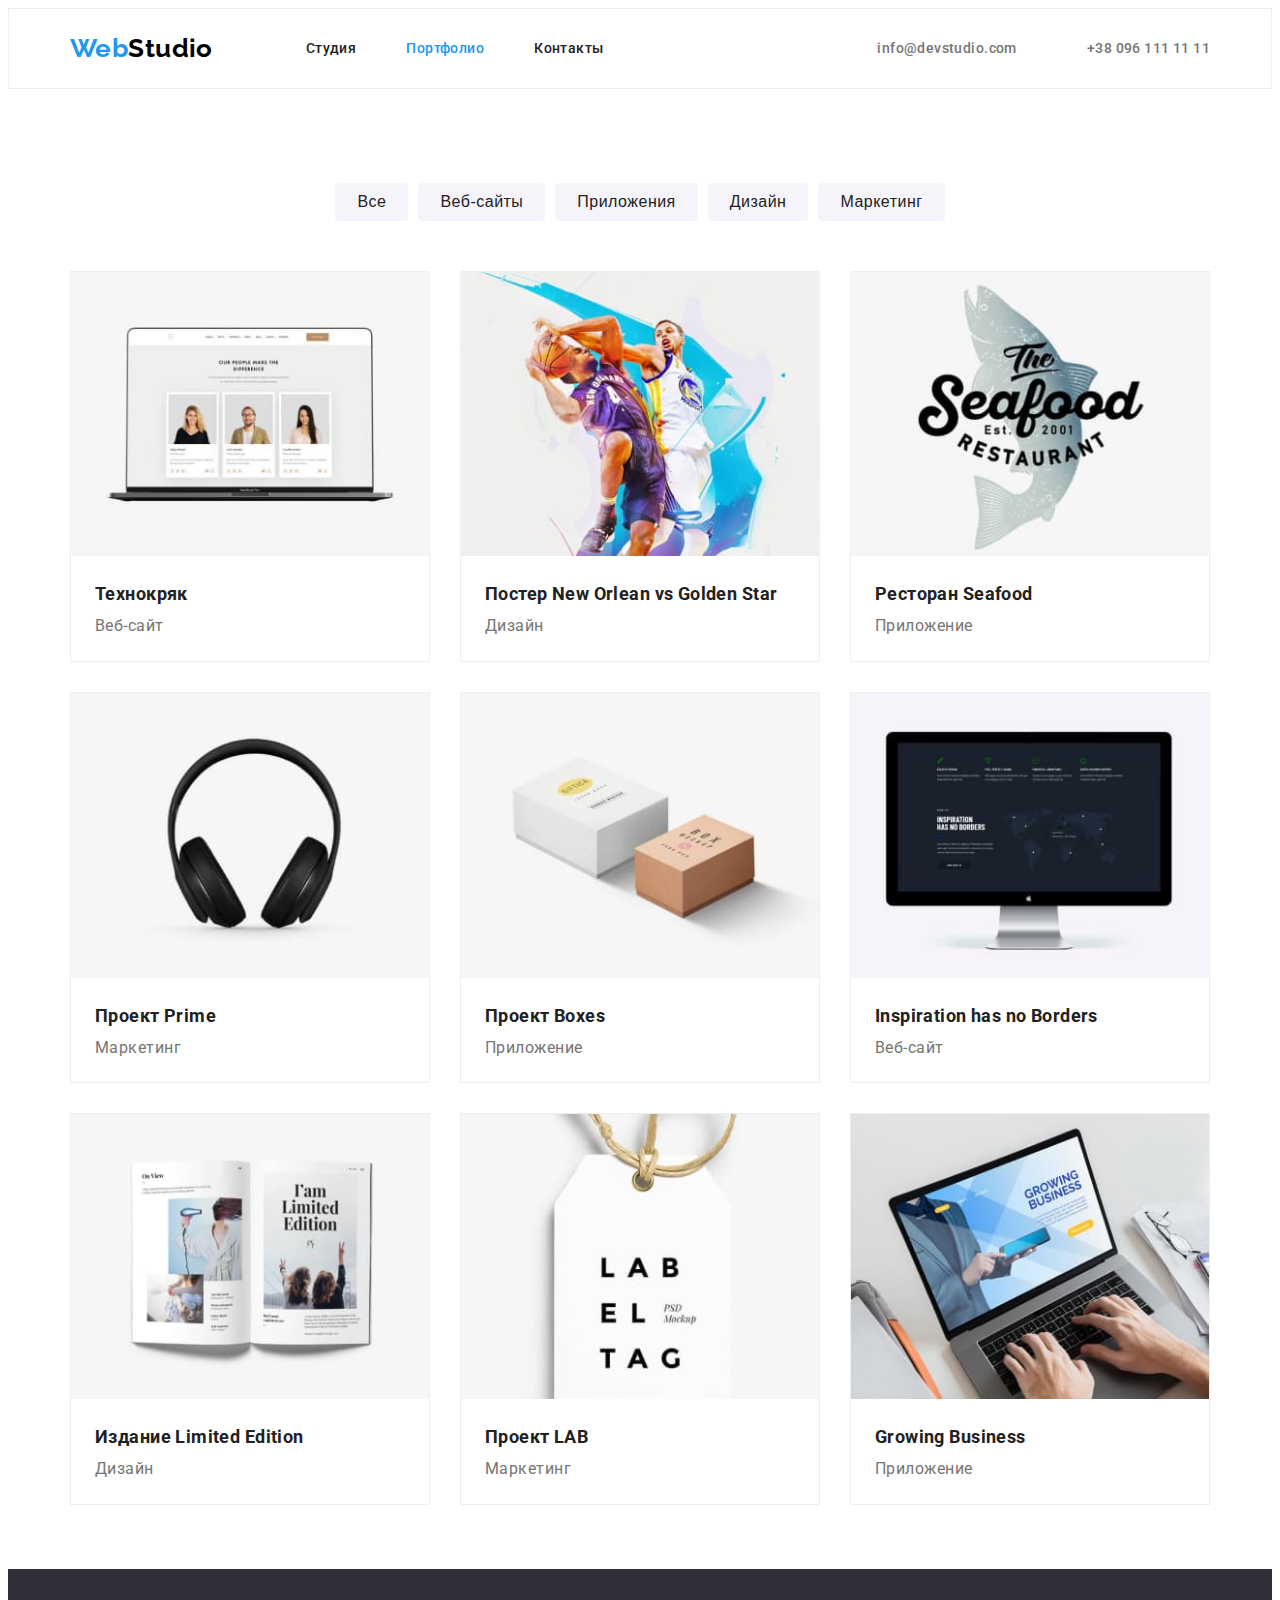
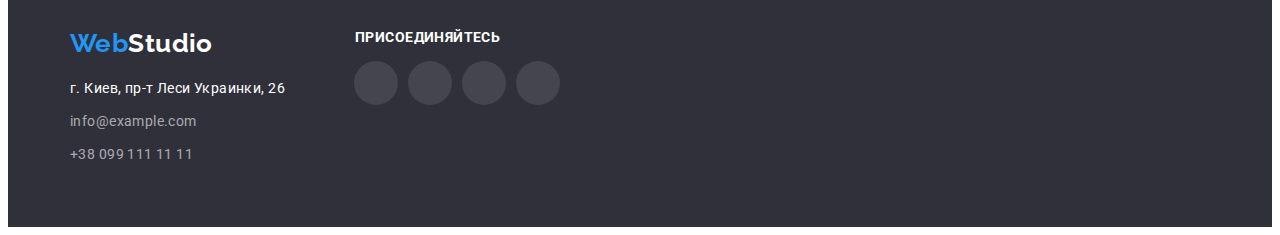
==== portfolio.html @ b6b9231a "add hw 4" ====
<!DOCTYPE html>
<html lang="ru">
  <head>
    <meta charset="UTF-8" />
    <meta http-equiv="X-UA-Compatible" content="IE=edge" />
    <meta name="viewport" content="width=device-width, initial-scale=1.0" />
    <title>HW-4</title>

    <link
      href="https://fonts.googleapis.com/css2?family=Raleway:wght@700&family=Roboto:wght@400;500;700;900&display=swap"
      rel="stylesheet"
    />
    <link
      rel="stylesheet"
      href="https://cdnjs.cloudflare.com/ajax/libs/modern-normalize/1.1.0/modern-normalize.min.css"
      integrity="sha512-wpPYUAdjBVSE4KJnH1VR1HeZfpl1ub8YT/NKx4PuQ5NmX2tKuGu6U/JRp5y+Y8XG2tV+wKQpNHVUX03MfMFn9Q=="
      crossorigin="anonymous"
      referrerpolicy="no-referrer"
    />
    <link rel="stylesheet" href="./css/style.css" />
  </head>

  <body>
    <header class="page-header">
      <div class="container header-container">
        <nav class="main-nav">
          <a href="./index.html" class="logo">
            <span class="logo-decoration">Web</span>Studio</a
          >
          <ul class="site-nav">
            <li class="item">
              <a href="./index.html" class="link"> Студия</a>
            </li>
            <li class="item">
              <a href="./portfolio.html" class="link active">Портфолио</a>
            </li>
            <li class="item"><a href="/" class="link">Контакты</a></li>
          </ul>
        </nav>
        <ul class="contact-nav">
          <li class="contact-nav-item">
            <a href="mailto:info@devstudio.com" class="contact-link">
              <svg class="contact-icon" width="16" height="12">
                <use href="./images/sprite.svg#icon-envelope"></use>
              </svg>
              info@devstudio.com</a
            >
          </li>
          <li class="contact-nav-item">
            <a href="tel:+380961111111" class="contact-link">
              <svg class="contact-icon" width="10" height="16">
                <use href="./images/sprite.svg#icon-smartphone"></use>
              </svg>
              +38 096 111 11 11</a
            >
          </li>
        </ul>
      </div>
    </header>

    <main>
      <section class="section portfolio">
        <div class="container">
          <ul class="filter">
            <li class="item">
              <button type="button" class="filter-btn">Все</button>
            </li>
            <li class="item">
              <button type="button" class="filter-btn">Веб-сайты</button>
            </li>
            <li class="item">
              <button type="button" class="filter-btn">Приложения</button>
            </li>
            <li class="item">
              <button type="button" class="filter-btn">Дизайн</button>
            </li>
            <li class="item">
              <button type="button" class="filter-btn">Маркетинг</button>
            </li>
          </ul>
          <ul class="project">
            <li class="item">
              <img src="./images/project1.jpg" alt="Ноутбук" width="370" />
              <div class="project-content">
                <h2 class="project-title">Технокряк</h2>
                <p class="project-text">Веб-сайт</p>
              </div>
            </li>

            <li class="item">
              <img
                src="./images/project2.jpg"
                alt="Баскетболісти"
                width="370"
              />

              <div class="project-content">
                <h2 class="project-title">Постер New Orlean vs Golden Star</h2>
                <p class="project-text">Дизайн</p>
              </div>
            </li>

            <li class="item">
              <img
                src="./images/project3.jpg"
                alt="Лого ресторану"
                width="370"
              />
              <div class="project-content">
                <h2 class="project-title">Ресторан Seafood</h2>
                <p class="project-text">Приложение</p>
              </div>
            </li>

            <li class="item">
              <img src="./images/project4.jpg" alt="Навушники" width="370" />
              <div class="project-content">
                <h2 class="project-title">Проект Prime</h2>
                <p class="project-text">Маркетинг</p>
              </div>
            </li>

            <li class="item">
              <img src="./images/project5.jpg" alt="Дві коробки" width="370" />
              <div class="project-content">
                <h2 class="project-title">Проект Boxes</h2>
                <p class="project-text">Приложение</p>
              </div>
            </li>

            <li class="item">
              <img src="./images/project6.jpg" alt="Комп'ютер" width="370" />
              <div class="project-content">
                <h2 class="project-title">Inspiration has no Borders</h2>
                <p class="project-text">Веб-сайт</p>
              </div>
            </li>

            <li class="item">
              <img src="./images/project7.jpg" alt="Книга" width="370" />
              <div class="project-content">
                <h2 class="project-title">Издание Limited Edition</h2>
                <p class="project-text">Дизайн</p>
              </div>
            </li>

            <li class="item">
              <img src="./images/project8.jpg" alt="Брілок" width="370" />
              <div class="project-content">
                <h2 class="project-title">Проект LAB</h2>
                <p class="project-text">Маркетинг</p>
              </div>
            </li>

            <li class="item">
              <img
                src="./images/project9.jpg"
                alt="Ноутбук з руками людини"
                width="370"
              />
              <div class="project-content">
                <h2 class="project-title">Growing Business</h2>
                <p class="project-text">Приложение</p>
              </div>
            </li>
          </ul>
        </div>
      </section>
    </main>
    <footer class="footer-page">
      <div class="container footer-page-blocks">
        <div>
          <a href="./index.html" class="logo-white">
            <span class="logo-decoration">Web</span>Studio</a
          >
          <address>
            <p class="address">г. Киев, пр-т Леси Украинки, 26</p>

            <div class="hookup">
              <a href="mailto:info@example.com" class="contact"
                >info@example.com</a
              >

              <a href="tel:380991111111" class="contact">+38 099 111 11 11</a>
            </div>
          </address>
        </div>

        <div class="footer-icons">
          <h3 class="footer-icons-text">присоединяйтесь</h3>
          <ul class="social-list">
            <li class="social-list-item">
              <a href="" class="social-link social-link-footer">
                <svg class="social-icon" width="20" height="20">
                  <use href="./images/sprite.svg#icon-instagram"></use>
                </svg>
              </a>
            </li>
            <li class="social-list-item">
              <a href="" class="social-link social-link-footer"
                ><svg class="social-icon" width="20" height="20">
                  <use href="./images/sprite.svg#icon-twitter"></use>
                </svg>
              </a>
            </li>
            <li class="social-list-item">
              <a href="" class="social-link social-link-footer"
                ><svg class="social-icon" width="20" height="20">
                  <use href="./images/sprite.svg#icon-facebook"></use>
                </svg>
              </a>
            </li>
            <li class="social-list-item">
              <a href="" class="social-link social-link-footer"
                ><svg class="social-icon" width="20" height="20">
                  <use href="./images/sprite.svg#icon-linkedin"></use>
                </svg>
              </a>
            </li>
          </ul>
        </div>
      </div>
    </footer>
  </body>
</html>
---- css/style.css ----
html {
  box-sizing: border-box;
}

*,
::after,
::before {
  box-sizing: inherit;
}

:root {
  --brand-color: #212121;
  --accent-color: #2196f3;
  --main-background-color: #2f303a;
  --text-color: #757575;
  --inverse-color: #ffffff;
  --background-color: #f5f4fa;
}

body {
  font-family: 'Roboto', sans-serif;
  color: var(--brand-color);
  font-style: normal;
  font-weight: normal;
  font-size: 14px;
  line-height: 24px;
  letter-spacing: 0.03em;
}

h1,
h2,
h3,
h4,
h5,
h6,
ul,
p {
  margin: 0;
  padding: 0;
}

ul {
  list-style: none;
}

address {
  font-style: normal;
}

img {
  display: block;
  max-width: 100%;
  height: auto;
}

.container {
  margin: 0 auto;
  width: 1170px;
  padding-left: 15px;
  padding-right: 15px;
}

.section {
  padding-top: 94px;
  padding-bottom: 94px;
}

/* =============HEADER==================== */

.page-header {
  border: 1px solid #ececec;
}

.header-container {
  display: flex;
  align-items: center;
}

.main-nav {
  display: flex;
  align-items: center;
}

.logo {
  color: #000000;
  text-decoration: none;
  font-weight: bold;
  font-size: 26px;
  line-height: 1.1;
  font-family: 'Raleway';
}
.logo-decoration {
  color: var(--accent-color);
}

.site-nav {
  display: flex;
  flex-direction: row;
  margin-left: 93px;
  padding-left: 0;
}

.site-nav .item {
  margin-right: 50px;
}

.site-nav .item:last-child {
  margin-right: 0;
}

.site-nav .link {
  display: block;
  padding-top: 32px;
  padding-bottom: 32px;

  color: var(--brand-color);
  text-decoration: none;
  font-weight: 500;
  font-size: 14px;
  line-height: 1.1;
}

.site-nav .link:hover,
.site-nav .link:focus {
  color: var(--accent-color);
}

.link.active {
  color: var(--accent-color);
}

.contact-nav {
  display: flex;
  margin-left: auto;
}

.contact-link:last-child {
  margin-left: 50px;
}

.contact-link {
  display: flex;
  align-items: center;
  color: var(--text-color);
  text-decoration: none;
  font-weight: 500;
  font-size: 14px;
  line-height: 1.1;
}
.contact-icon {
  fill: #757575;
  margin-right: 10px;
}

.contact-link:hover,
.contact-link:focus {
  color: var(--accent-color);
}

.contact-link:hover .contact-icon,
.contact-link:focus .contact-icon {
  fill: var(--accent-color);
}

/* ===========HERO================= */
.hero {
  text-align: center;
  background-color: var(--main-background-color);
  padding: 200px 0;
  background-image: linear-gradient(
      rgba(47, 48, 58, 0.4),
      rgba(47, 48, 58, 0.4)
    ),
    url(../images/hero.jpg);
  background-repeat: no-repeat;
  background-position: center;
  background-size: 1600px;
}

.hero-title {
  margin-top: 0;
  margin-bottom: 30px;

  color: var(--inverse-color);
  font-weight: 900;
  font-size: 44px;
  line-height: 1.3;
  text-align: center;
  text-transform: uppercase;
  letter-spacing: 0.06em;
}

.hero-button {
  display: inline-block;
  margin: 0;
  padding: 10px 32px;

  color: var(--inverse-color);
  background-color: var(--accent-color);
  border-radius: 4px;
  font-weight: bold;
  font-size: 16px;
  line-height: 1.8;
  letter-spacing: 0.06em;
  cursor: pointer;
  border: none;
}

/* ================features=================== */
.features {
  padding-bottom: 0;
}

.features-list {
  display: flex;
  flex-direction: row;
  justify-content: center;
  margin-top: 0;
  margin-bottom: 0;
  padding-left: 0;
}
.features-list .item {
  width: 270px;
}
.features-list .item + .item {
  margin-left: 30px;
}

.features-title {
  margin-top: 0;

  color: var(--brand-color);
  font-weight: bold;
  font-size: 14px;
  line-height: 1.1;
  letter-spacing: 0.03em;
  text-transform: uppercase;
}

.features-text {
  color: var(--text-color);
  font-size: 14px;
  line-height: 1.7;
  letter-spacing: 0.03em;
}

.features-icon {
  background-color: var(--background-color);
  padding: 25px 100px;
  margin-bottom: 30px;
}
/* ================activity===================== */

.activity-title {
  margin-top: 0;
  margin-bottom: 50px;

  color: var(--brand-color);
  font-weight: bold;
  font-size: 36px;
  line-height: 1.1;
  text-align: center;
  letter-spacing: 0.03em;
}

.activity-list {
  display: flex;
  flex-direction: row;
  justify-content: center;
  margin-top: 0;
  margin-bottom: 0;
  padding-left: 0;
}

.activity-list .item + .item {
  margin-left: 30px;
}

/* ================team==================== */
.team {
  background-color: var(--background-color);
}

.team-title {
  margin-top: 0;
  margin-bottom: 0;

  color: var(--brand-color);
  font-weight: bold;
  font-size: 36px;
  line-height: 1.1;
  text-align: center;
  letter-spacing: 0.03em;
}

.team-list {
  display: flex;
  flex-direction: row;
  justify-content: center;
  margin-top: 50px;
  margin-bottom: 0;
  padding-left: 0;
}
.team-list .item + .item {
  margin-left: 30px;
}

.team-list .item {
  text-align: center;
  width: 270px;
  background-color: var(--inverse-color);
  box-shadow: 0px 1px 3px rgba(0, 0, 0, 0.12), 0px 1px 1px rgba(0, 0, 0, 0.14),
    0px 2px 1px rgba(0, 0, 0, 0.2);
  border-radius: 0px 0px 4px 4px;
}

.team-description {
  padding-left: 30px;
  padding-right: 30px;
  padding-top: 30px;
}
.team-list-title {
  margin-bottom: 10px;

  color: var(--brand-color);
  font-weight: 500;
  font-size: 16px;
  line-height: 1.1;
  letter-spacing: 0.03em;
}

.team-list-text {
  color: var(--text-color);
  font-size: 16px;
  line-height: 1.1;
  letter-spacing: 0.03em;
}

.social-list {
  display: flex;
  justify-content: center;
  margin: 16px 32px 32px 30px;
}
.social-list-item {
  margin-right: 10px;
}

.social-list-item:last-child {
  margin-right: 0;
}

.social-link {
  width: 44px;
  height: 44px;
  background-color: #ffffff;
  border-radius: 50%;
  display: block;
  display: flex;
  align-items: center;
  justify-content: center;
}
.social-icon {
  fill: #afb1b8;
}

.social-link:hover,
.social-link:focus {
  background-color: var(--accent-color);
}

.social-link:hover .social-icon,
.social-link:focus .social-icon {
  fill: #ffffff;
}

/* ==========customers============= */

.customers-title {
  font-weight: bold;
  font-size: 36px;
  line-height: calc(42 / 36);
  text-align: center;
  letter-spacing: 0.03em;

  color: var(--brand-color);
}

.customers-list {
  display: flex;
  justify-content: center;
  align-items: center;
  margin-top: 50px;
  width: 1170px;
}

.customers-item {
  margin-right: 30px;
}

.customers-item:last-child {
  margin-right: 0;
}

.customers-link {
  display: flex;
  align-items: center;
  justify-content: center;
  width: 170px;
  height: 92px;
  border: 1px solid #afb1b8;
  border-radius: 4px;
}

.customers-icon {
  fill: #afb1b8;
}
.customers-link:hover,
.customers-link:focus {
  border-color: var(--accent-color);
}
.customers-link:hover .customers-icon,
.customers-link:focus .customers-icon {
  fill: var(--accent-color);
}

/* ===============footer============================ */

.footer-page {
  padding: 60px 0;

  background-color: var(--main-background-color);
}

.address {
  margin-bottom: 9px;

  color: var(--inverse-color);
  font-weight: normal;
  font-size: 14px;
  line-height: 1.7;
  letter-spacing: 0.03em;
}

.logo-white {
  display: block;
  margin-bottom: 20px;

  color: var(--inverse-color);
  text-decoration: none;
  font-weight: bold;
  font-size: 26px;
  line-height: 1.1;
  font-family: 'Raleway';
}

.hookup {
  display: flex;
  flex-direction: column;
}

.contact {
  margin-bottom: 9px;

  color: rgba(255, 255, 255, 0.6);
  font-size: 14px;
  line-height: 1.7;
  letter-spacing: 0.03em;
  text-decoration: none;
}

.contact:last-child {
  margin-bottom: 0;
}

.contact:hover,
.contact:focus {
  color: var(--accent-color);
}

.footer-icons {
  width: 206px;
  margin-left: 70px;
}
.footer-icons-text {
  font-weight: bold;
  font-size: 14px;
  line-height: calc(16 / 14);
  letter-spacing: 0.03em;
  text-transform: uppercase;

  color: var(--inverse-color);
}
.social-link-footer {
  background-color: rgba(255, 255, 255, 0.1);
}

.footer-page-blocks {
  display: flex;
}
/* ===========PORFOLIO=============== */

.filter {
  display: flex;
  flex-direction: row;
  justify-content: center;
  margin: 0;
  padding-left: 0;
  margin-bottom: 50px;
}
.filter .item + .item {
  margin-left: 10px;
}

.filter-btn {
  padding: 6px 22px;

  color: var(--brand-color);
  font-weight: 500;
  font-size: 16px;
  line-height: 1.6;
  letter-spacing: 0.03em;
  cursor: pointer;
  border-style: none;
  background-color: #f5f4fa;
  border-radius: 4px;
}

.filter-btn:hover,
.filter-btn:focus {
  background-color: var(--accent-color);
  color: var(--inverse-color);
}
.project {
  display: flex;
  flex-wrap: wrap;
  margin-right: -30px;
  margin-bottom: -30px;
}

.project .item {
  flex-basis: calc(100% / 3 - 30px);
  margin-right: 30px;
  margin-bottom: 30px;
  width: 370px;

  border: 1px solid #eeeeee;
}

.project .item:nth-child(3n) {
  margin-right: 0;
}

.project .item:nth-last-child(-n + 3) {
  margin-bottom: 0;
}

.project .item:hover,
.project .item:focus {
  box-shadow: 0px 1px 1px rgba(0, 0, 0, 0.12), 0px 4px 4px rgba(0, 0, 0, 0.06),
    1px 4px 6px rgba(0, 0, 0, 0.16);
}

.project-content {
  padding: 20px 24px;
}

.project-title {
  color: var(--brand-color);
  font-weight: bold;
  font-size: 18px;
  line-height: 2;
  /* letter-spacing: 0.06em; */
}

.project-text {
  color: var(--text-color);
  font-size: 16px;
  line-height: 1.8;
  letter-spacing: 0.03em;
}
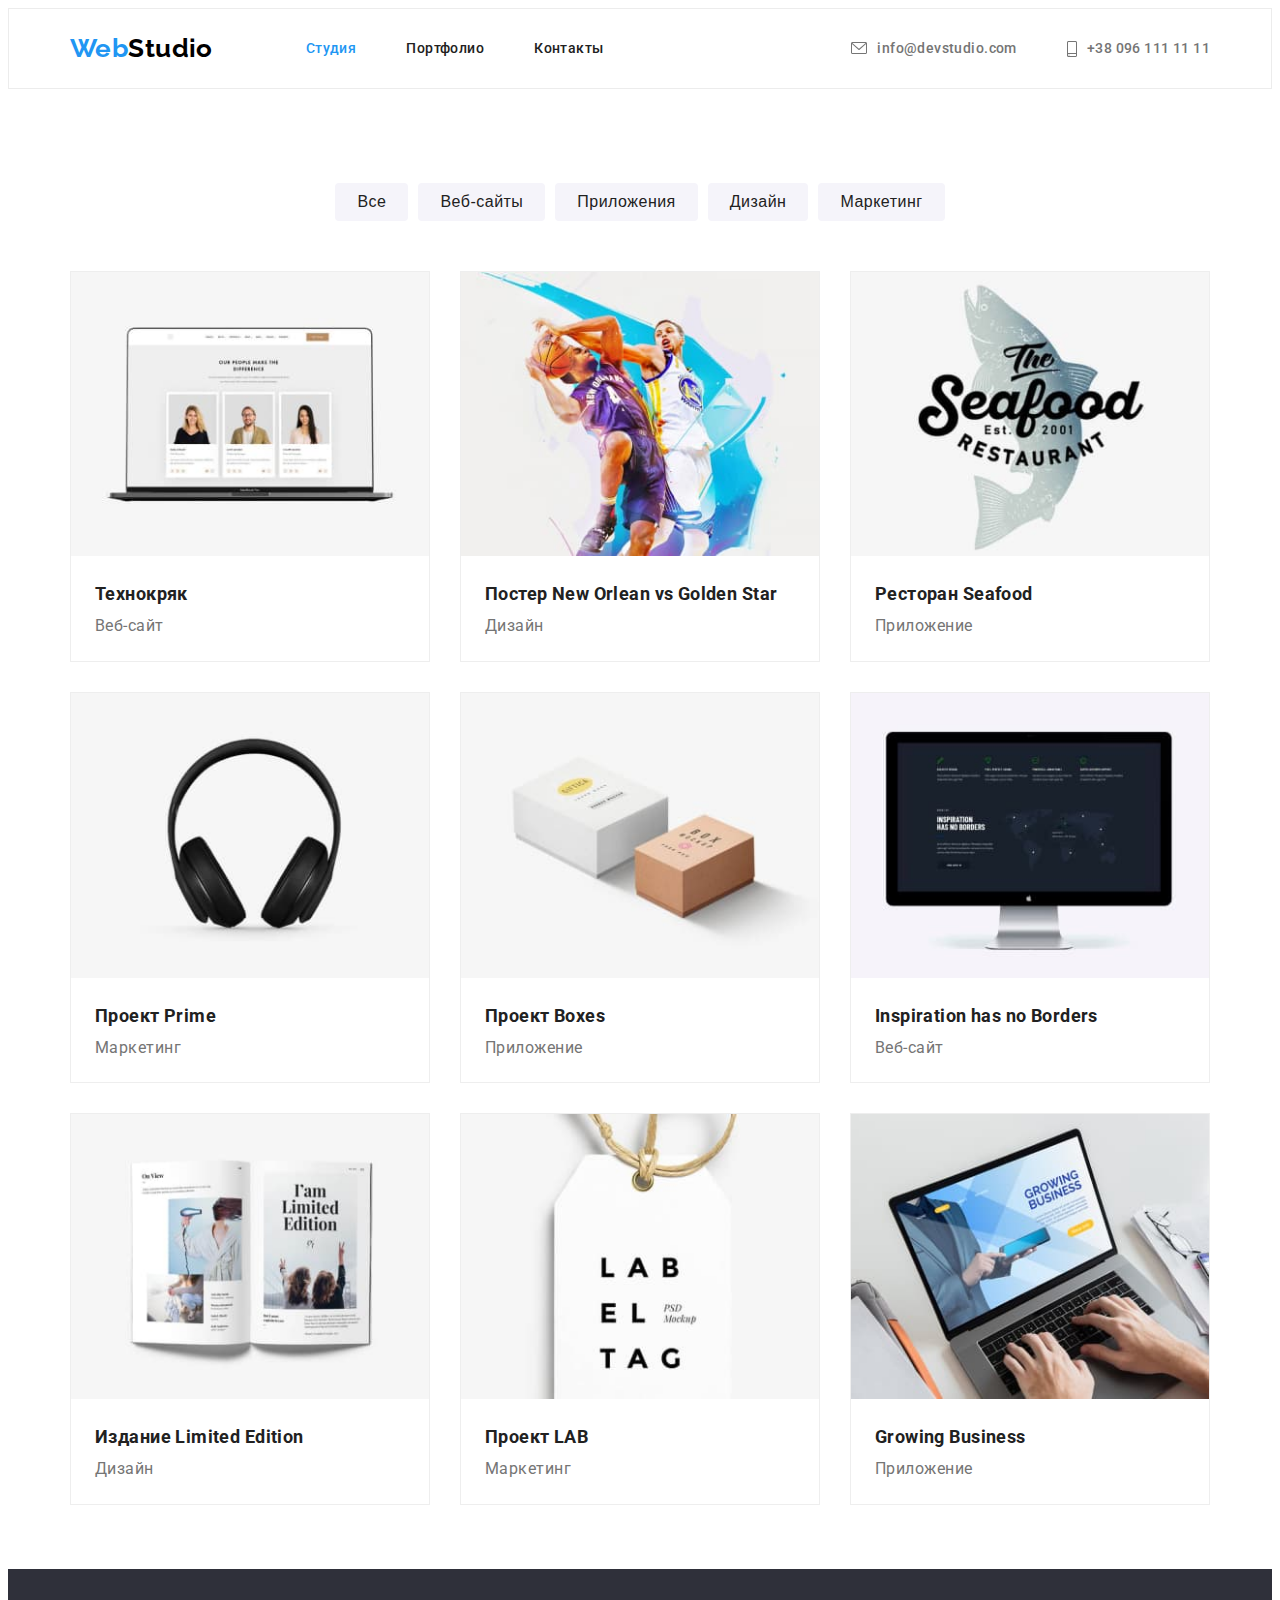
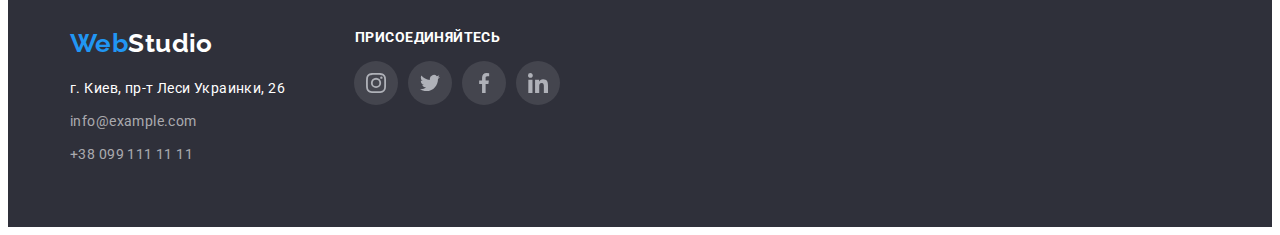
==== commit 2b31ad7a: "Спрайт (правки)" ====
--- a/portfolio.html
+++ b/portfolio.html
@@ -24,15 +24,13 @@
     <header class="page-header">
       <div class="container header-container">
         <nav class="main-nav">
-          <a href="./index.html" class="logo">
-            <span class="logo-decoration">Web</span>Studio</a
-          >
+          <a href="./index.html" class="logo"> <span class="logo-decoration">Web</span>Studio</a>
           <ul class="site-nav">
             <li class="item">
-              <a href="./index.html" class="link"> Студия</a>
-            </li>
-            <li class="item">
-              <a href="./portfolio.html" class="link active">Портфолио</a>
+              <a href="./index.html" class="link active"> Студия</a>
+            </li>
+            <li class="item">
+              <a href="./portfolio.html" class="link">Портфолио</a>
             </li>
             <li class="item"><a href="/" class="link">Контакты</a></li>
           </ul>
@@ -41,7 +39,7 @@
           <li class="contact-nav-item">
             <a href="mailto:info@devstudio.com" class="contact-link">
               <svg class="contact-icon" width="16" height="12">
-                <use href="./images/sprite.svg#icon-envelope"></use>
+                <use href="./images/icons.svg#icon-envelope"></use>
               </svg>
               info@devstudio.com</a
             >
@@ -49,7 +47,7 @@
           <li class="contact-nav-item">
             <a href="tel:+380961111111" class="contact-link">
               <svg class="contact-icon" width="10" height="16">
-                <use href="./images/sprite.svg#icon-smartphone"></use>
+                <use href="./images/icons.svg#icon-smartphone"></use>
               </svg>
               +38 096 111 11 11</a
             >
@@ -88,11 +86,7 @@
             </li>
 
             <li class="item">
-              <img
-                src="./images/project2.jpg"
-                alt="Баскетболісти"
-                width="370"
-              />
+              <img src="./images/project2.jpg" alt="Баскетболісти" width="370" />
 
               <div class="project-content">
                 <h2 class="project-title">Постер New Orlean vs Golden Star</h2>
@@ -101,11 +95,7 @@
             </li>
 
             <li class="item">
-              <img
-                src="./images/project3.jpg"
-                alt="Лого ресторану"
-                width="370"
-              />
+              <img src="./images/project3.jpg" alt="Лого ресторану" width="370" />
               <div class="project-content">
                 <h2 class="project-title">Ресторан Seafood</h2>
                 <p class="project-text">Приложение</p>
@@ -153,11 +143,7 @@
             </li>
 
             <li class="item">
-              <img
-                src="./images/project9.jpg"
-                alt="Ноутбук з руками людини"
-                width="370"
-              />
+              <img src="./images/project9.jpg" alt="Ноутбук з руками людини" width="370" />
               <div class="project-content">
                 <h2 class="project-title">Growing Business</h2>
                 <p class="project-text">Приложение</p>
@@ -177,9 +163,7 @@
             <p class="address">г. Киев, пр-т Леси Украинки, 26</p>
 
             <div class="hookup">
-              <a href="mailto:info@example.com" class="contact"
-                >info@example.com</a
-              >
+              <a href="mailto:info@example.com" class="contact">info@example.com</a>
 
               <a href="tel:380991111111" class="contact">+38 099 111 11 11</a>
             </div>
@@ -190,30 +174,30 @@
           <h3 class="footer-icons-text">присоединяйтесь</h3>
           <ul class="social-list">
             <li class="social-list-item">
-              <a href="" class="social-link social-link-footer">
-                <svg class="social-icon" width="20" height="20">
-                  <use href="./images/sprite.svg#icon-instagram"></use>
-                </svg>
-              </a>
-            </li>
-            <li class="social-list-item">
-              <a href="" class="social-link social-link-footer"
-                ><svg class="social-icon" width="20" height="20">
-                  <use href="./images/sprite.svg#icon-twitter"></use>
-                </svg>
-              </a>
-            </li>
-            <li class="social-list-item">
-              <a href="" class="social-link social-link-footer"
-                ><svg class="social-icon" width="20" height="20">
-                  <use href="./images/sprite.svg#icon-facebook"></use>
-                </svg>
-              </a>
-            </li>
-            <li class="social-list-item">
-              <a href="" class="social-link social-link-footer"
-                ><svg class="social-icon" width="20" height="20">
-                  <use href="./images/sprite.svg#icon-linkedin"></use>
+              <a href="" class="social-link social-link-footer"
+                ><svg class="social-icon" width="20" height="20">
+                  <use href="./images/icons.svg#icon-instagram"></use>
+                </svg>
+              </a>
+            </li>
+            <li class="social-list-item">
+              <a href="" class="social-link social-link-footer"
+                ><svg class="social-icon" width="20" height="20">
+                  <use href="./images/icons.svg#icon-twitter"></use>
+                </svg>
+              </a>
+            </li>
+            <li class="social-list-item">
+              <a href="" class="social-link social-link-footer"
+                ><svg class="social-icon" width="20" height="20">
+                  <use href="./images/icons.svg#icon-facebook"></use>
+                </svg>
+              </a>
+            </li>
+            <li class="social-list-item">
+              <a href="" class="social-link social-link-footer"
+                ><svg class="social-icon" width="20" height="20">
+                  <use href="./images/icons.svg#icon-linkedin"></use>
                 </svg>
               </a>
             </li>
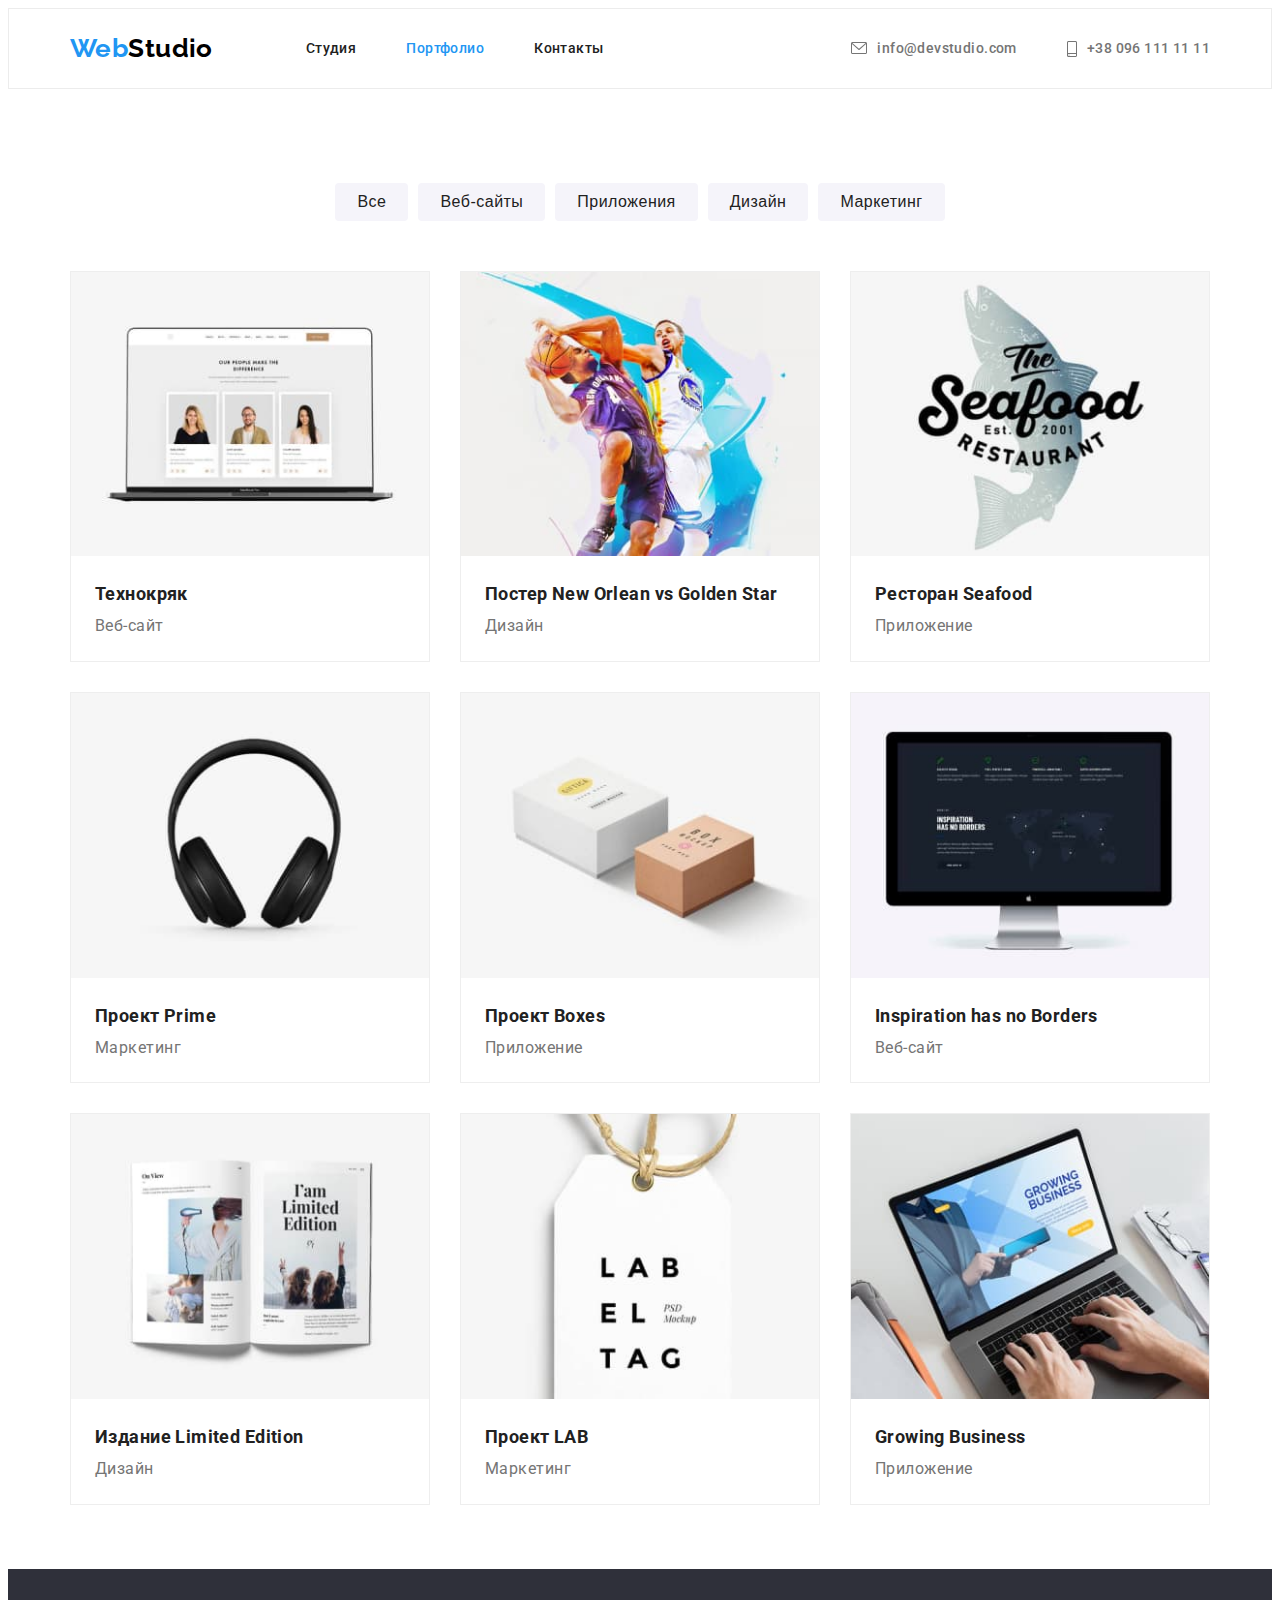
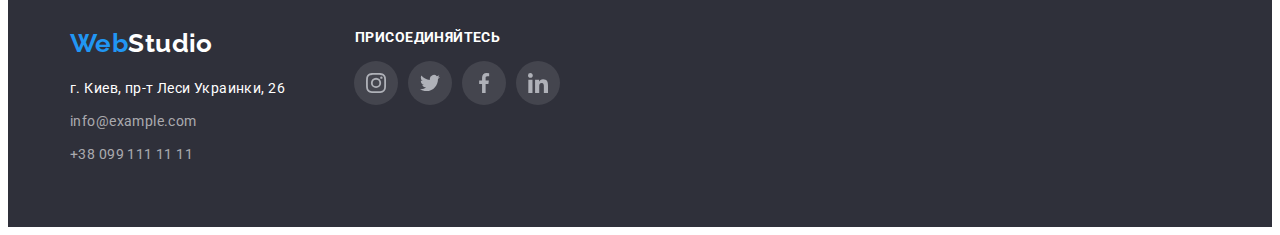
==== commit bc9dc8c7: "Правки" ====
--- a/portfolio.html
+++ b/portfolio.html
@@ -27,10 +27,10 @@
           <a href="./index.html" class="logo"> <span class="logo-decoration">Web</span>Studio</a>
           <ul class="site-nav">
             <li class="item">
-              <a href="./index.html" class="link active"> Студия</a>
-            </li>
-            <li class="item">
-              <a href="./portfolio.html" class="link">Портфолио</a>
+              <a href="./index.html" class="link"> Студия</a>
+            </li>
+            <li class="item">
+              <a href="./portfolio.html" class="link active">Портфолио</a>
             </li>
             <li class="item"><a href="/" class="link">Контакты</a></li>
           </ul>
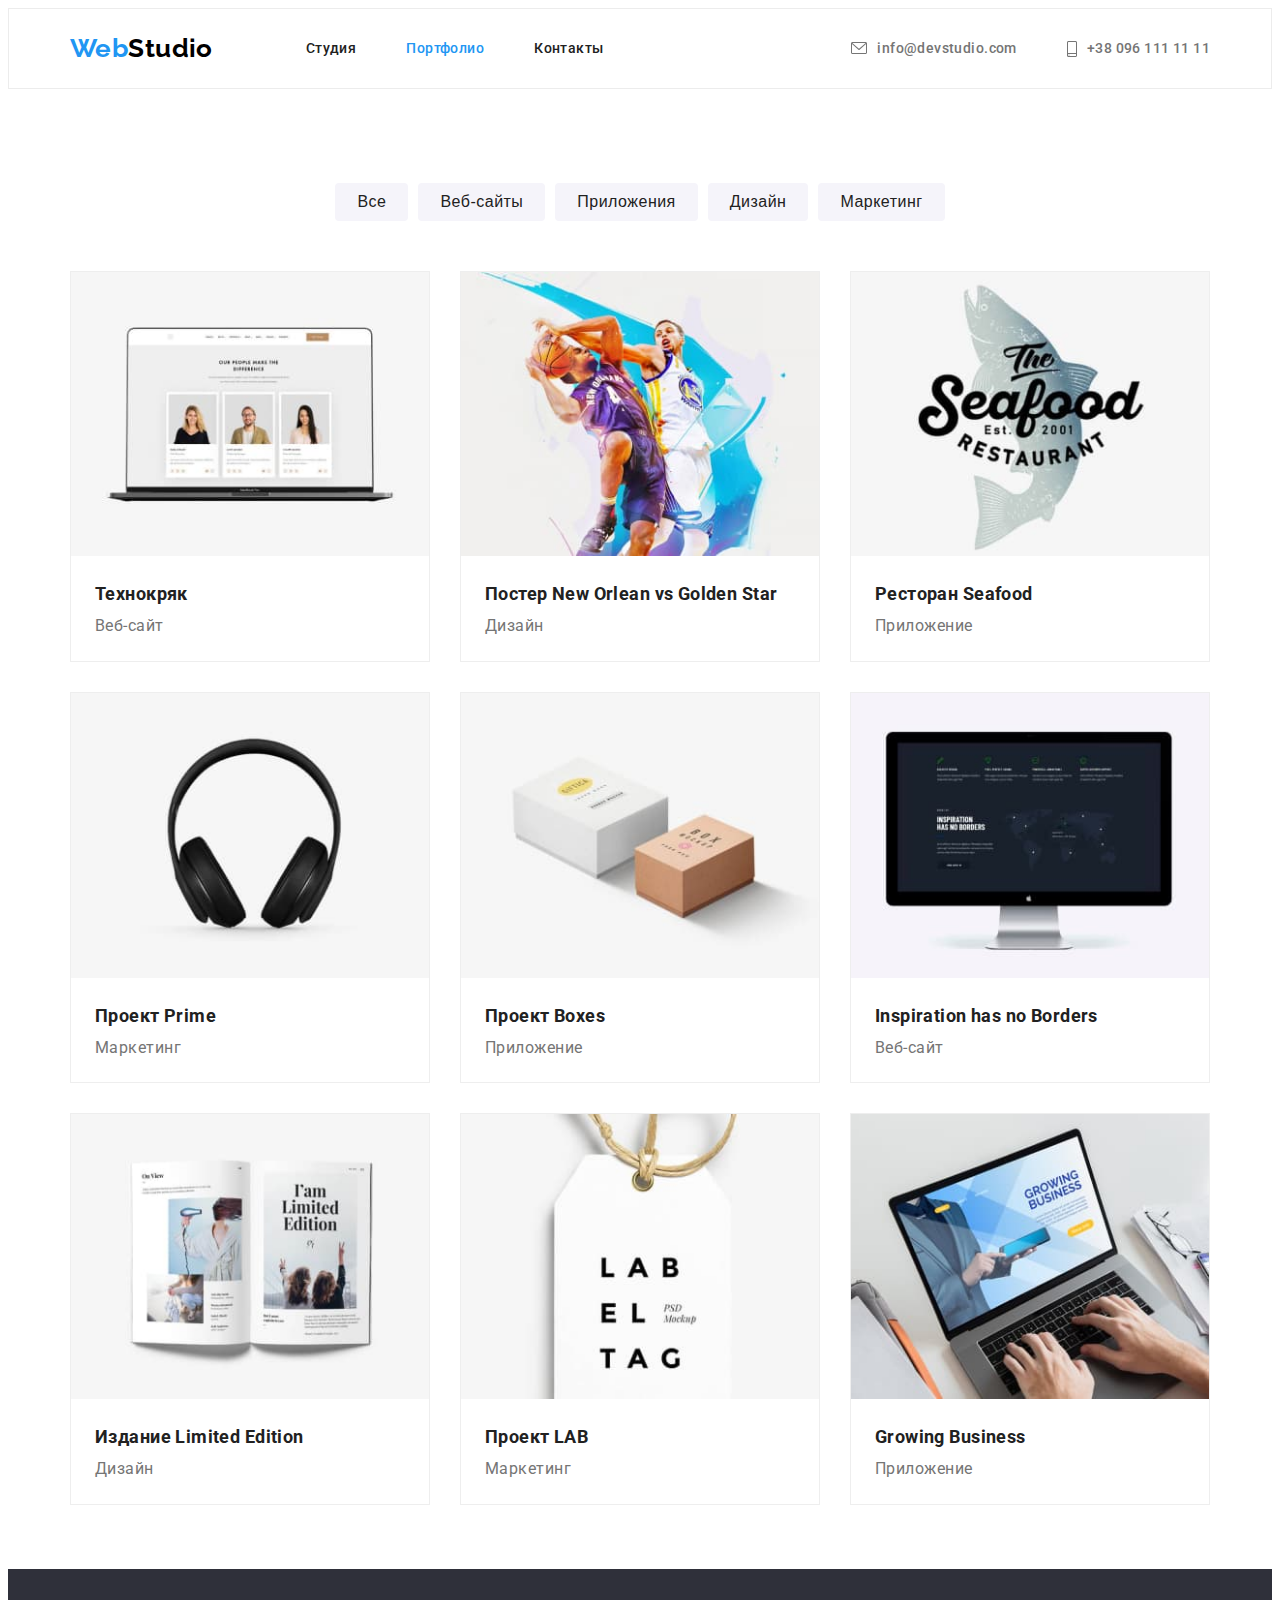
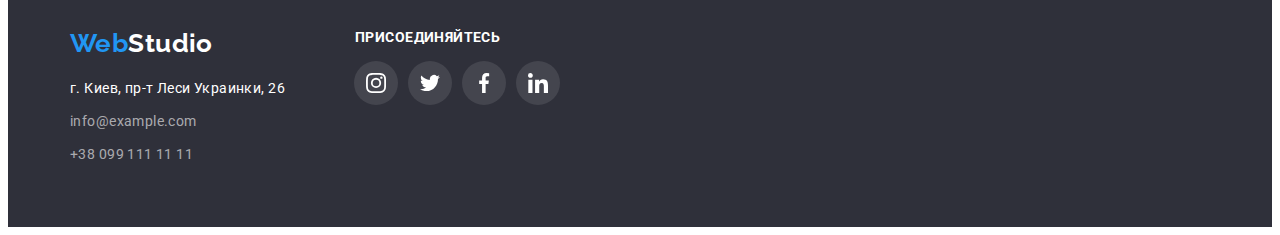
==== commit 5fc92dcd: "Правки" ====
--- a/portfolio.html
+++ b/portfolio.html
@@ -175,28 +175,28 @@
           <ul class="social-list">
             <li class="social-list-item">
               <a href="" class="social-link social-link-footer"
-                ><svg class="social-icon" width="20" height="20">
+                ><svg class="social-icon-footer" width="20" height="20">
                   <use href="./images/icons.svg#icon-instagram"></use>
                 </svg>
               </a>
             </li>
             <li class="social-list-item">
               <a href="" class="social-link social-link-footer"
-                ><svg class="social-icon" width="20" height="20">
+                ><svg class="social-icon-footer" width="20" height="20">
                   <use href="./images/icons.svg#icon-twitter"></use>
                 </svg>
               </a>
             </li>
             <li class="social-list-item">
               <a href="" class="social-link social-link-footer"
-                ><svg class="social-icon" width="20" height="20">
+                ><svg class="social-icon-footer" width="20" height="20">
                   <use href="./images/icons.svg#icon-facebook"></use>
                 </svg>
               </a>
             </li>
             <li class="social-list-item">
               <a href="" class="social-link social-link-footer"
-                ><svg class="social-icon" width="20" height="20">
+                ><svg class="social-icon-footer" width="20" height="20">
                   <use href="./images/icons.svg#icon-linkedin"></use>
                 </svg>
               </a>
--- a/css/style.css
+++ b/css/style.css
@@ -165,16 +165,14 @@
 /* ===========HERO================= */
 .hero {
   text-align: center;
+  margin: 0 auto;
   background-color: var(--main-background-color);
   padding: 200px 0;
-  background-image: linear-gradient(
-      rgba(47, 48, 58, 0.4),
-      rgba(47, 48, 58, 0.4)
-    ),
+  background-image: linear-gradient(rgba(47, 48, 58, 0.4), rgba(47, 48, 58, 0.4)),
     url(../images/hero.jpg);
   background-repeat: no-repeat;
   background-position: center;
-  background-size: 1600px;
+  width: 1600px;
 }
 
 .hero-title {
@@ -362,6 +360,9 @@
 .social-icon {
   fill: #afb1b8;
 }
+.social-icon-footer {
+  fill: #ffffff;
+}
 
 .social-link:hover,
 .social-link:focus {
@@ -529,6 +530,8 @@
 .filter-btn:focus {
   background-color: var(--accent-color);
   color: var(--inverse-color);
+  box-shadow: 0px 3px 1px rgba(0, 0, 0, 0.1), 0px 1px 2px rgba(0, 0, 0, 0.08),
+    0px 2px 2px rgba(0, 0, 0, 0.12);
 }
 .project {
   display: flex;
